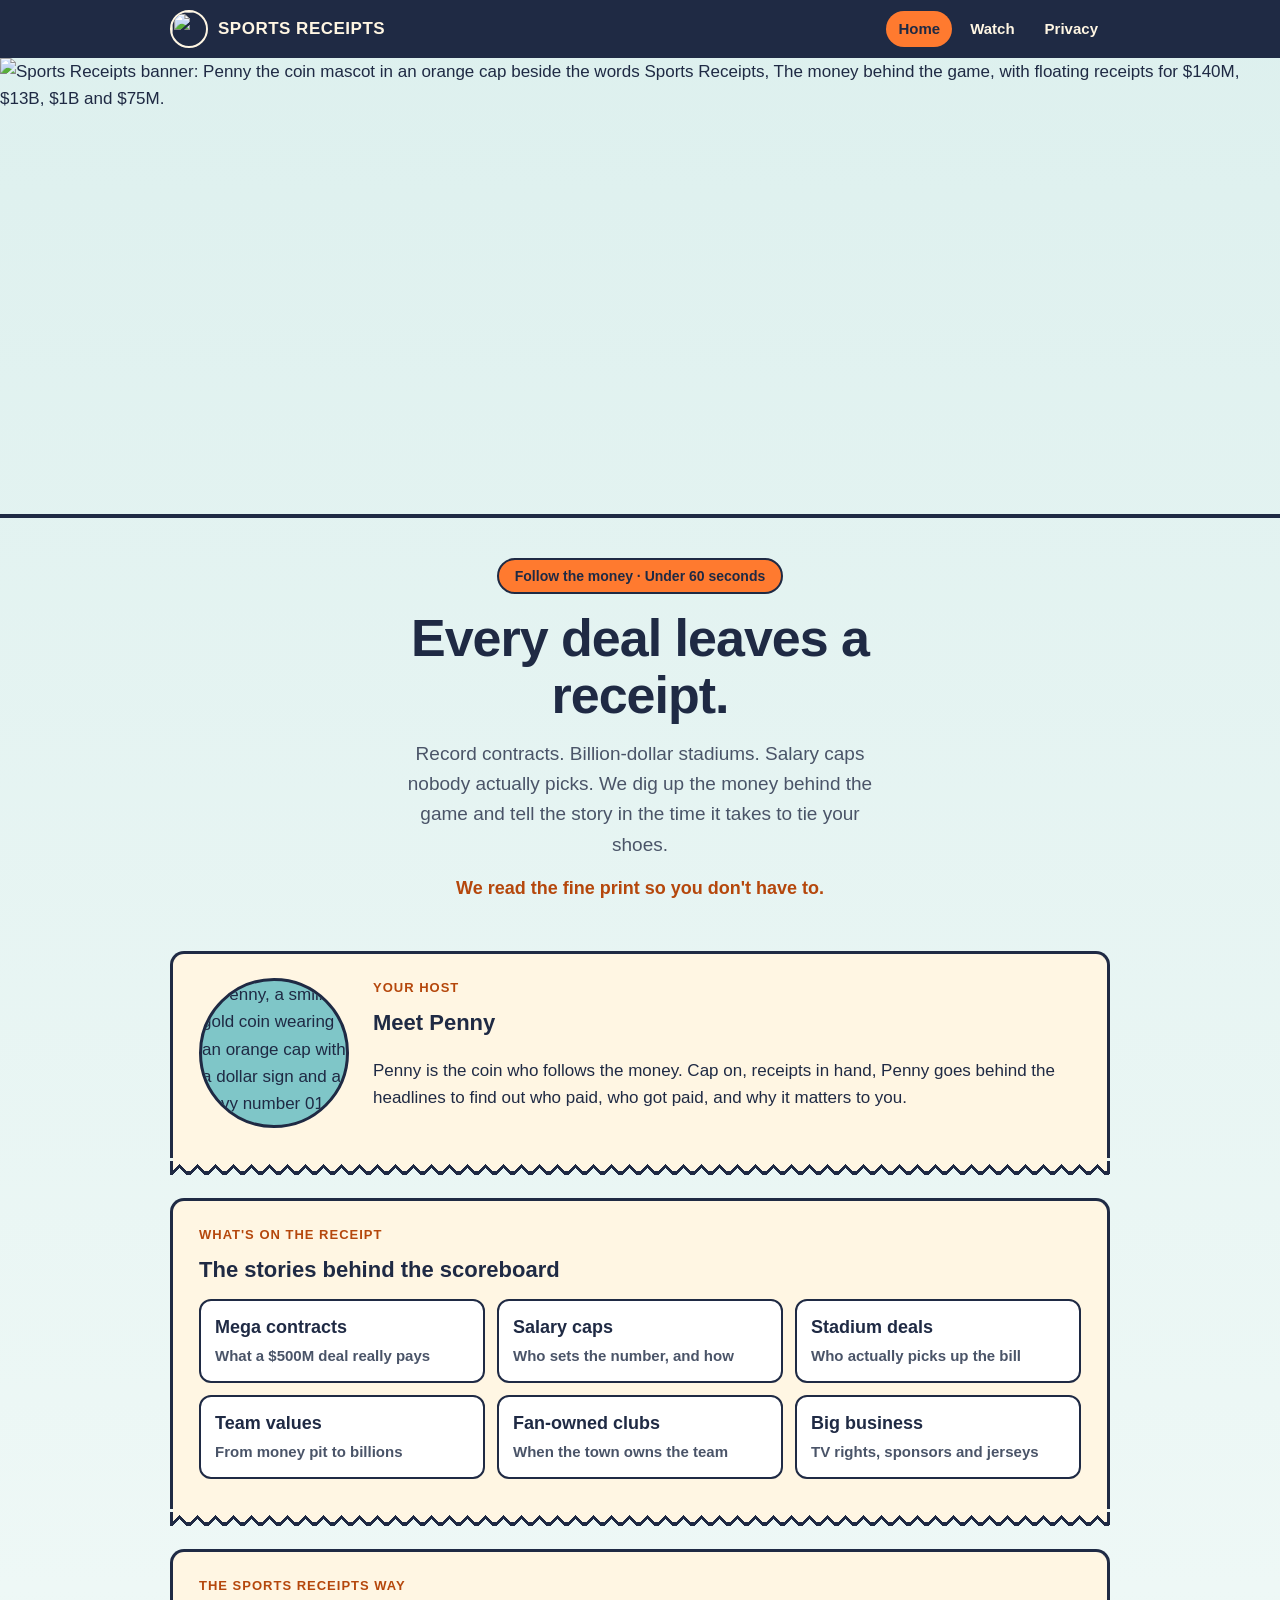
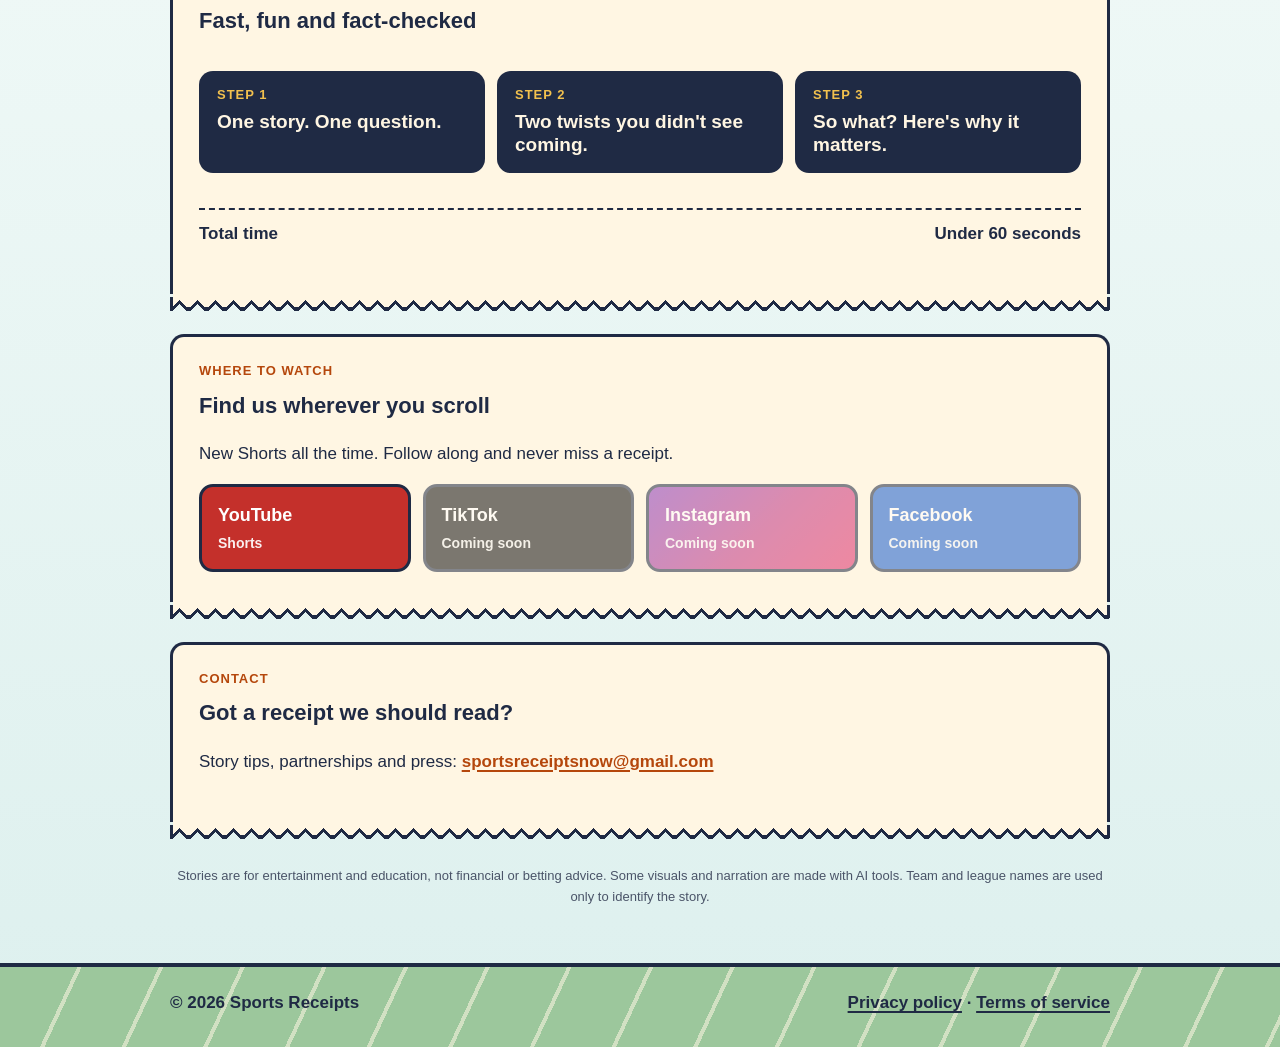
==== index.html @ 10eaafa4 "Add files via upload" ====
<!doctype html>
<html lang="en">
<head>
<meta charset="utf-8">
<meta name="viewport" content="width=device-width,initial-scale=1">
<title>Sports Receipts · The money behind the game</title>
<meta name="description" content="Every deal leaves a receipt. Short animated stories about the money behind sports.">
<meta property="og:title" content="Sports Receipts">
<meta property="og:description" content="Every deal leaves a receipt. The money behind the game in under 60 seconds.">
<meta property="og:image" content="img/share.jpg">
<meta name="theme-color" content="#1F2A44">
<link rel="icon" href="img/favicon.png" type="image/png">
<link rel="apple-touch-icon" href="img/apple-touch-icon.png">
<link rel="stylesheet" href="style.css">
</head>
<body>
<header class="top"><div class="in">
  <a class="brand" href="index.html"><img src="img/favicon.png" alt=""><span>Sports Receipts</span></a>
  <nav aria-label="Main"><a href="index.html" aria-current="page">Home</a><a href="#watch">Watch</a><a href="privacy.html">Privacy</a></nav>
</div></header>

<img class="banner" src="img/banner.jpg" alt="Sports Receipts banner: Penny the coin mascot in an orange cap beside the words Sports Receipts, The money behind the game, with floating receipts for $140M, $13B, $1B and $75M." width="1600" height="575">

<main>
  <section class="hero">
    <p class="pill">Follow the money · Under 60 seconds</p>
    <h1>Every deal leaves a receipt.</h1>
    <p class="lead">Record contracts. Billion-dollar stadiums. Salary caps nobody actually picks. We dig up the money behind the game and tell the story in the time it takes to tie your shoes.</p>
    <p class="sub2">We read the fine print so you don't have to.</p>
  </section>

  <div class="grid">
    <section class="receipt wide penny" aria-label="Meet Penny">
      <img src="img/penny.png" alt="Penny, a smiling gold coin wearing an orange cap with a dollar sign and a navy number 01 jersey" width="150" height="150">
      <div>
        <p class="tag">Your host</p>
        <h2>Meet Penny</h2>
        <p>Penny is the coin who follows the money. Cap on, receipts in hand, Penny goes behind the headlines to find out who paid, who got paid, and why it matters to you.</p>
      </div>
    </section>

    <section class="receipt wide" aria-label="What we cover">
      <p class="tag">What's on the receipt</p>
      <h2>The stories behind the scoreboard</h2>
      <ul class="topics">
        <li><b>Mega contracts</b><span>What a $500M deal really pays</span></li>
        <li><b>Salary caps</b><span>Who sets the number, and how</span></li>
        <li><b>Stadium deals</b><span>Who actually picks up the bill</span></li>
        <li><b>Team values</b><span>From money pit to billions</span></li>
        <li><b>Fan-owned clubs</b><span>When the town owns the team</span></li>
        <li><b>Big business</b><span>TV rights, sponsors and jerseys</span></li>
      </ul>
    </section>

    <section class="receipt wide" aria-label="How we tell it">
      <p class="tag">The Sports Receipts way</p>
      <h2>Fast, fun and fact-checked</h2>
      <div class="quotes">
        <p class="quote"><small>Step 1</small>One story. One question.</p>
        <p class="quote"><small>Step 2</small>Two twists you didn't see coming.</p>
        <p class="quote"><small>Step 3</small>So what? Here's why it matters.</p>
      </div>
      <p class="total"><span>Total time</span><span>Under 60 seconds</span></p>
    </section>

    <section class="receipt wide" id="watch" aria-label="Where to watch">
      <p class="tag">Where to watch</p>
      <h2>Find us wherever you scroll</h2>
      <p>New Shorts all the time. Follow along and never miss a receipt.</p>
      <div class="platforms">
        <a class="plat yt" href="https://www.youtube.com/@SportsReceipts" target="_blank" rel="noopener">YouTube<span>Shorts</span></a>
        <a class="plat tt soon" aria-disabled="true">TikTok<span>Coming soon</span></a>
        <a class="plat ig soon" aria-disabled="true">Instagram<span>Coming soon</span></a>
        <a class="plat fb soon" aria-disabled="true">Facebook<span>Coming soon</span></a>
      </div>
    </section>

    <section class="receipt wide">
      <p class="tag">Contact</p>
      <h2>Got a receipt we should read?</h2>
      <p>Story tips, partnerships and press: <a href="mailto:sportsreceiptsnow@gmail.com">sportsreceiptsnow@gmail.com</a></p>
    </section>
  </div>
  <p class="fine">Stories are for entertainment and education, not financial or betting advice. Some visuals and narration are made with AI tools. Team and league names are used only to identify the story.</p>
</main>
<footer><div class="in"><span>© 2026 Sports Receipts</span><span><a href="privacy.html">Privacy policy</a> · <a href="terms.html">Terms of service</a></span></div></footer>
</body>
</html>
---- style.css ----
/* Sports Receipts brand: navy ink, cream receipts, orange cap, gold coin, teal sky, grass green. */
:root{--navy:#1F2A44;--cream:#FFF6E3;--orange:#FF7A2F;--orange-ink:#B5470C;--gold:#F2C14E;--teal:#7FC6C8;--teal-soft:#DDF0EE;--grass:#9CC79C;--muted:#4A5468}
*{box-sizing:border-box}
html{background:var(--teal-soft)}
body{margin:0;color:var(--navy);font:17px/1.6 ui-rounded,"SF Pro Rounded",-apple-system,BlinkMacSystemFont,"Segoe UI",Roboto,Helvetica,Arial,sans-serif;
  background:linear-gradient(180deg,var(--teal-soft) 0,#EEF8F6 60%,var(--teal-soft) 100%)}
a{color:var(--orange-ink);font-weight:700;text-decoration-thickness:2px;text-underline-offset:3px}
a:hover{color:var(--navy)}
:focus-visible{outline:3px solid var(--orange);outline-offset:3px;border-radius:6px}

/* top bar */
.top{position:sticky;top:0;z-index:5;background:var(--navy);color:var(--cream)}
.top .in{max-width:980px;margin:0 auto;padding:10px 20px;display:flex;align-items:center;justify-content:space-between;gap:16px}
.brand{display:flex;align-items:center;gap:10px;color:var(--cream);text-decoration:none;font-weight:900;letter-spacing:.5px;text-transform:uppercase;font-size:17px}
.brand img{width:38px;height:38px;border-radius:50%;border:2px solid var(--cream)}
.top nav{display:flex;gap:6px}
.top nav a{color:var(--cream);text-decoration:none;font-weight:700;font-size:15px;padding:6px 12px;border-radius:999px}
.top nav a:hover,.top nav a[aria-current=page]{background:var(--orange);color:var(--navy)}

/* banner */
.banner{display:block;width:100%;height:auto;aspect-ratio:1600/575;object-fit:cover;border-bottom:4px solid var(--navy)}

main{max-width:980px;margin:0 auto;padding:0 20px 56px}

/* hero */
.hero{text-align:center;padding:40px 0 8px}
.pill{display:inline-block;background:var(--orange);color:var(--navy);font-weight:800;font-size:14px;border:2.5px solid var(--navy);border-radius:999px;padding:5px 16px;margin:0 0 16px}
h1{font-size:clamp(32px,6vw,52px);line-height:1.08;letter-spacing:-1px;margin:0 auto 16px;font-weight:900;max-width:17ch}
.lead{font-size:19px;color:var(--muted);margin:0 auto;max-width:44ch}
.chips{display:flex;flex-wrap:wrap;justify-content:center;gap:10px;margin:22px 0 0;padding:0;list-style:none}
.chips li{background:var(--cream);border:2.5px solid var(--navy);border-radius:12px;padding:6px 14px;font-weight:800;font-size:15px;margin:0;transform:rotate(-1.5deg)}
.chips li:nth-child(2){transform:rotate(1.5deg)}
.chips li b{color:var(--orange-ink)}

/* receipt cards */
.grid{display:grid;grid-template-columns:repeat(2,minmax(0,1fr));gap:22px;margin-top:40px}
.receipt{position:relative;background:var(--cream);border:3px solid var(--navy);border-bottom:0;border-radius:14px 14px 0 0;padding:24px 26px 30px;margin-bottom:18px}
.receipt::before,.receipt::after{content:"";position:absolute;left:-3px;right:-3px;height:14px;background-size:18px 14px;background-repeat:repeat-x}
.receipt::before{bottom:-17px;background-image:linear-gradient(135deg,var(--navy) 50%,transparent 50%),linear-gradient(-135deg,var(--navy) 50%,transparent 50%)}
.receipt::after{bottom:-13px;left:0;right:0;background-image:linear-gradient(135deg,var(--cream) 50%,transparent 50%),linear-gradient(-135deg,var(--cream) 50%,transparent 50%);background-position:-3px 0}
.receipt h2{font-size:22px;margin:0 0 6px;font-weight:900}
.receipt .tag{font-size:13px;font-weight:800;text-transform:uppercase;letter-spacing:1px;color:var(--orange-ink);margin:0 0 6px}
.receipt .total{display:flex;justify-content:space-between;border-top:2px dashed var(--navy);margin-top:16px;padding-top:10px;font-weight:900}
.wide{grid-column:1/-1}
ul{padding-left:22px;margin:8px 0}
li{margin:6px 0}

/* Penny */
.penny{display:grid;grid-template-columns:150px 1fr;gap:24px;align-items:center}
.penny img{width:150px;height:150px;border-radius:50%;border:3px solid var(--navy);background:var(--teal)}

/* legal pages */
.doc{max-width:760px}
.doc .head{display:flex;align-items:center;gap:16px;padding:36px 0 4px}
.doc .head img{width:64px;height:64px;border-radius:50%;border:3px solid var(--navy)}
.doc h1{font-size:clamp(30px,5vw,42px);margin:0;text-align:left;max-width:none}
.doc .sub{color:var(--muted);margin:2px 0 0;font-weight:700}
.doc .receipt{margin-top:28px}
.doc h2{font-size:20px;margin:26px 0 6px;font-weight:900}
.doc .receipt h2:first-child{margin-top:0}

/* footer, with the grass from the banner */
footer{background:var(--grass);border-top:4px solid var(--navy);
  background-image:repeating-linear-gradient(115deg,transparent 0 70px,rgba(255,246,227,.55) 70px 74px)}
footer .in{max-width:980px;margin:0 auto;padding:22px 20px 30px;display:flex;flex-wrap:wrap;justify-content:space-between;gap:10px;font-weight:700;color:var(--navy)}
footer a{color:var(--navy)}

@media (max-width:720px){
  .grid{grid-template-columns:1fr}
  .penny{grid-template-columns:1fr;text-align:center;justify-items:center}
  .brand span{display:none}
}
@media (prefers-reduced-motion:no-preference){.chips li{transition:transform .2s}.chips li:hover{transform:rotate(0) scale(1.05)}}

/* fan home page */
.hero .sub2{font-weight:800;color:var(--orange-ink);margin:14px 0 0;font-size:18px}
.topics{display:grid;grid-template-columns:repeat(3,minmax(0,1fr));gap:12px;margin:12px 0 0;padding:0;list-style:none}
.topics li{margin:0;background:#fff;border:2.5px solid var(--navy);border-radius:12px;padding:12px 14px;font-weight:700}
.topics li b{display:block;font-size:18px;font-weight:900}
.topics li span{color:var(--muted);font-size:15px;font-weight:600}
.quotes{display:grid;grid-template-columns:repeat(3,minmax(0,1fr));gap:12px;margin:14px 0 0}
.quote{background:var(--navy);color:var(--cream);border-radius:14px;padding:16px 18px;font-weight:900;font-size:19px;line-height:1.25}
.quote small{display:block;color:var(--gold);font-size:13px;letter-spacing:1px;text-transform:uppercase;margin-bottom:6px}
.platforms{display:grid;grid-template-columns:repeat(4,minmax(0,1fr));gap:12px;margin-top:14px}
.plat{display:flex;flex-direction:column;gap:2px;border:3px solid var(--navy);border-radius:14px;padding:14px 16px;text-decoration:none;color:#fff;font-weight:900;font-size:18px;transition:transform .15s}
.plat:hover{transform:translateY(-3px);color:#fff}
.plat span{font-weight:700;font-size:14px;opacity:.92}
.plat.yt{background:#C4302B}.plat.tt{background:#111}.plat.ig{background:linear-gradient(135deg,#8a3ab9,#c13584 55%,#e1306c)}.plat.fb{background:#1A5FD0}
.plat.soon{opacity:.55;pointer-events:none}
.fine{font-size:13px;color:var(--muted);text-align:center;margin:26px 0 0}
@media (max-width:720px){.topics,.quotes{grid-template-columns:1fr}.platforms{grid-template-columns:1fr 1fr}}
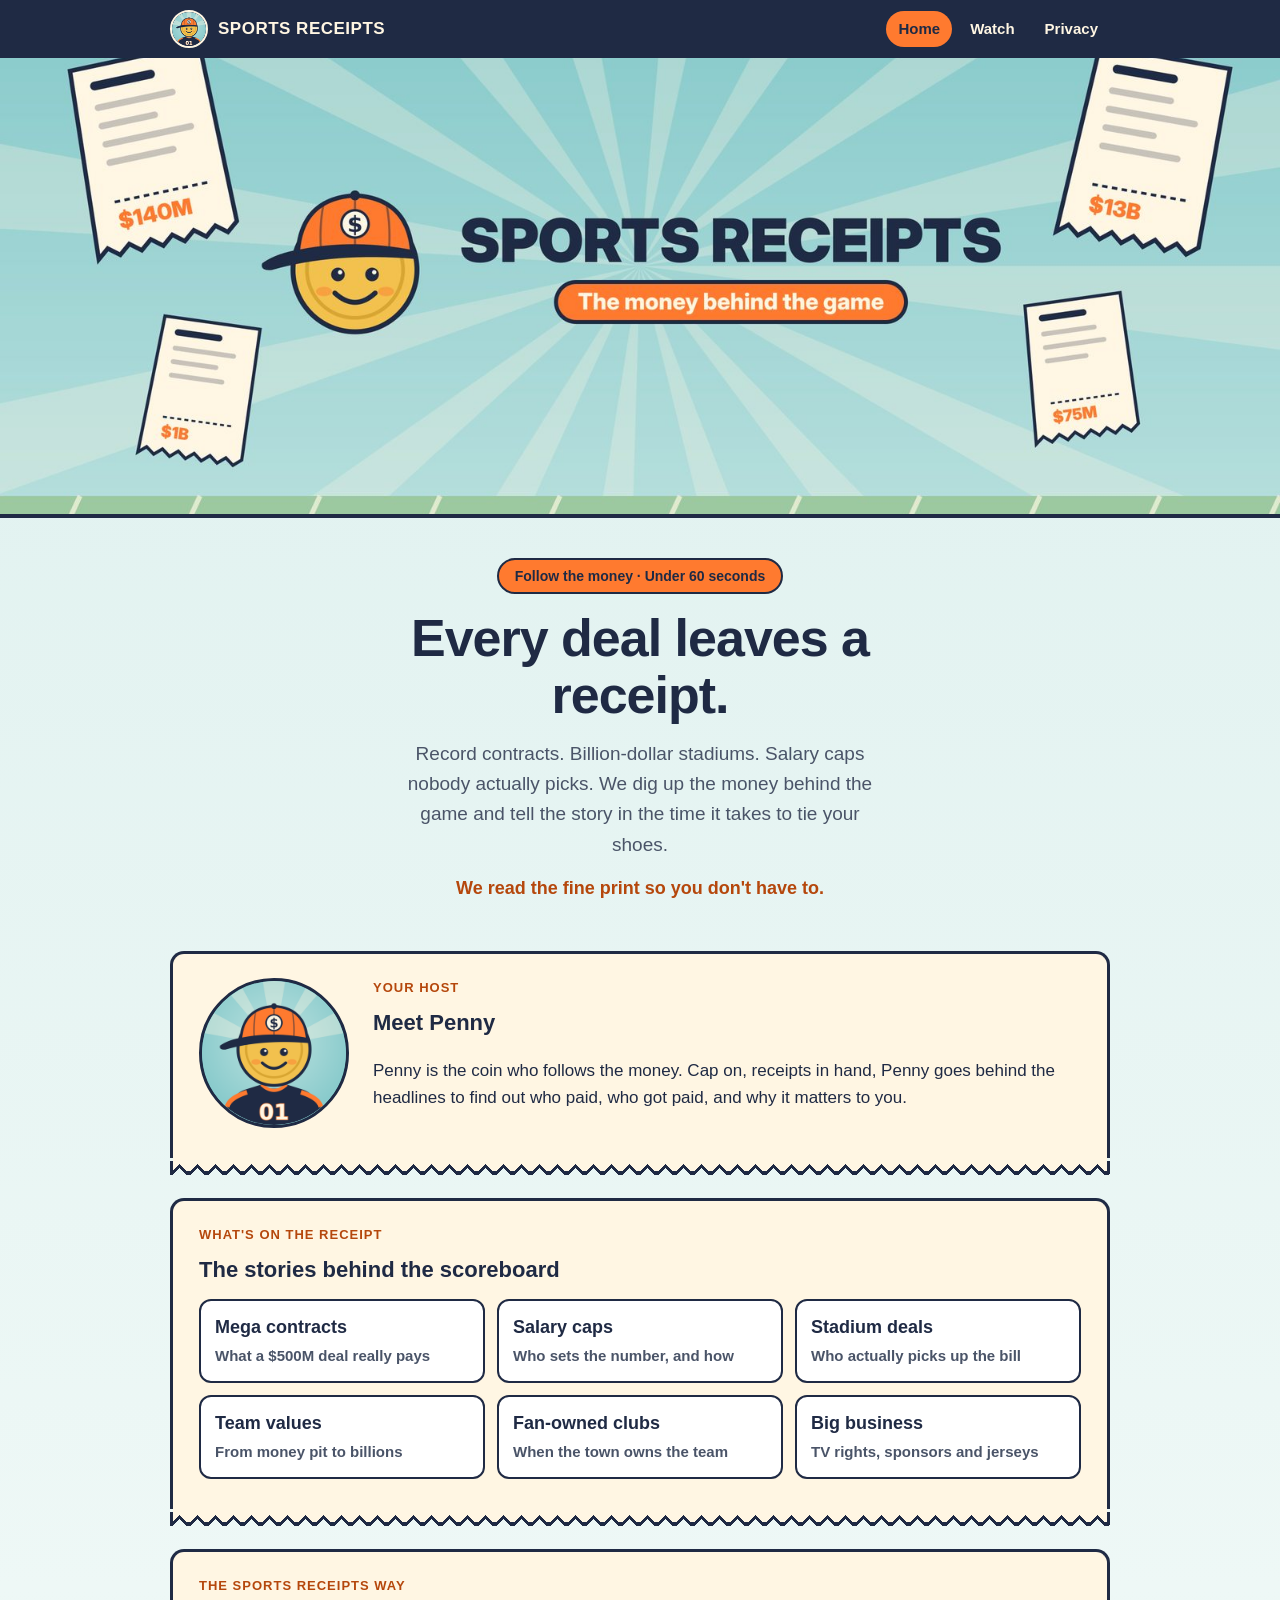
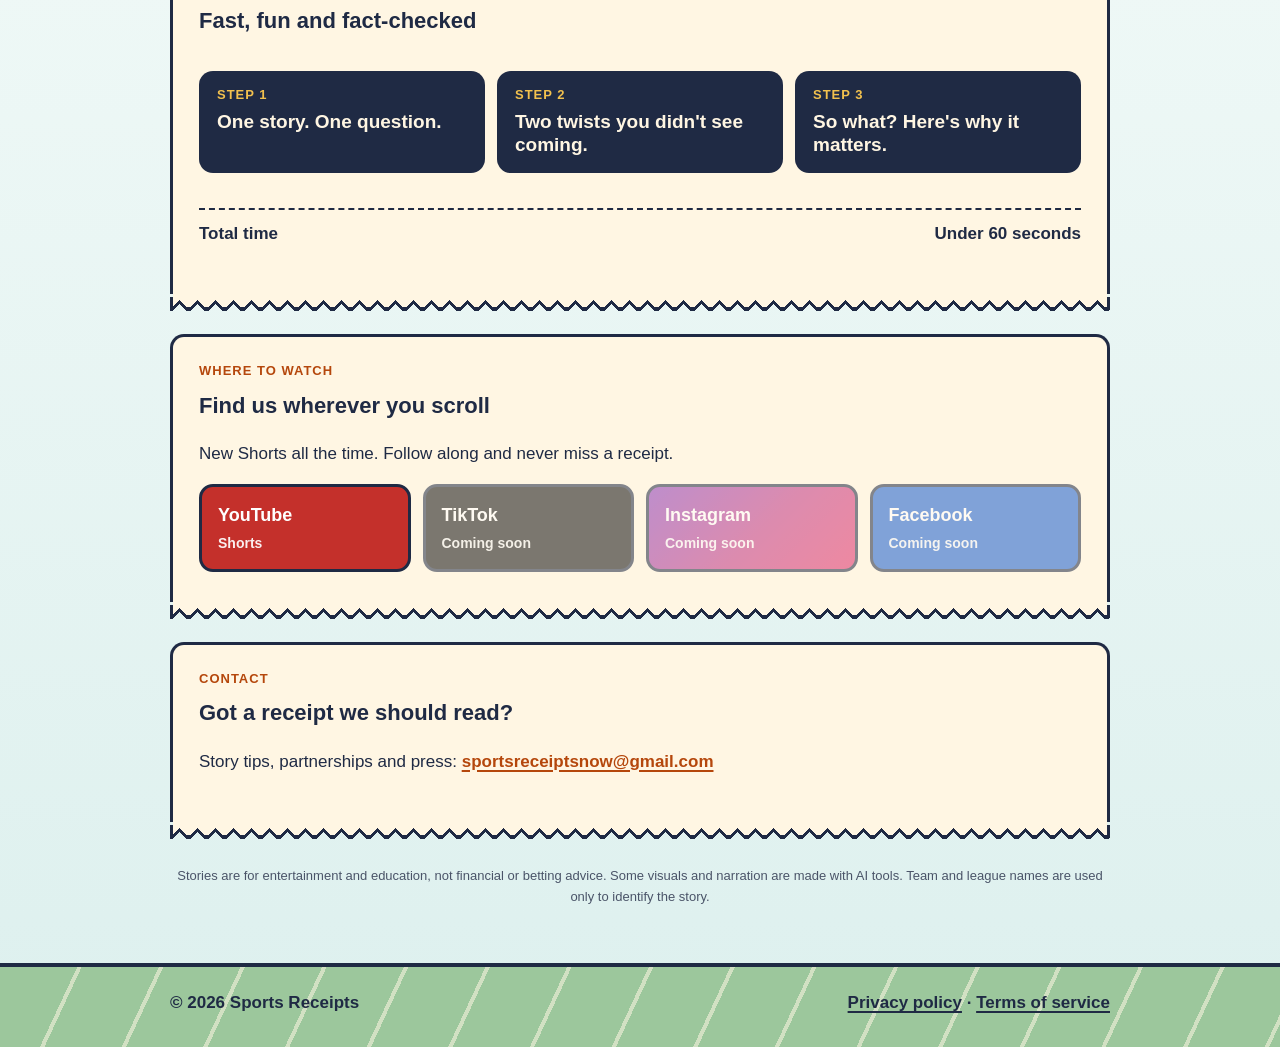
==== commit 504de235: "Add files via upload" ====
--- a/index.html
+++ b/index.html
@@ -7,19 +7,19 @@
 <meta name="description" content="Every deal leaves a receipt. Short animated stories about the money behind sports.">
 <meta property="og:title" content="Sports Receipts">
 <meta property="og:description" content="Every deal leaves a receipt. The money behind the game in under 60 seconds.">
-<meta property="og:image" content="img/share.jpg">
+<meta property="og:image" content="share.jpg">
 <meta name="theme-color" content="#1F2A44">
-<link rel="icon" href="img/favicon.png" type="image/png">
-<link rel="apple-touch-icon" href="img/apple-touch-icon.png">
+<link rel="icon" href="favicon.png" type="image/png">
+<link rel="apple-touch-icon" href="apple-touch-icon.png">
 <link rel="stylesheet" href="style.css">
 </head>
 <body>
 <header class="top"><div class="in">
-  <a class="brand" href="index.html"><img src="img/favicon.png" alt=""><span>Sports Receipts</span></a>
+  <a class="brand" href="index.html"><img src="favicon.png" alt=""><span>Sports Receipts</span></a>
   <nav aria-label="Main"><a href="index.html" aria-current="page">Home</a><a href="#watch">Watch</a><a href="privacy.html">Privacy</a></nav>
 </div></header>
 
-<img class="banner" src="img/banner.jpg" alt="Sports Receipts banner: Penny the coin mascot in an orange cap beside the words Sports Receipts, The money behind the game, with floating receipts for $140M, $13B, $1B and $75M." width="1600" height="575">
+<img class="banner" src="banner.jpg" alt="Sports Receipts banner: Penny the coin mascot in an orange cap beside the words Sports Receipts, The money behind the game, with floating receipts for $140M, $13B, $1B and $75M." width="1600" height="575">
 
 <main>
   <section class="hero">
@@ -31,7 +31,7 @@
 
   <div class="grid">
     <section class="receipt wide penny" aria-label="Meet Penny">
-      <img src="img/penny.png" alt="Penny, a smiling gold coin wearing an orange cap with a dollar sign and a navy number 01 jersey" width="150" height="150">
+      <img src="penny.png" alt="Penny, a smiling gold coin wearing an orange cap with a dollar sign and a navy number 01 jersey" width="150" height="150">
       <div>
         <p class="tag">Your host</p>
         <h2>Meet Penny</h2>
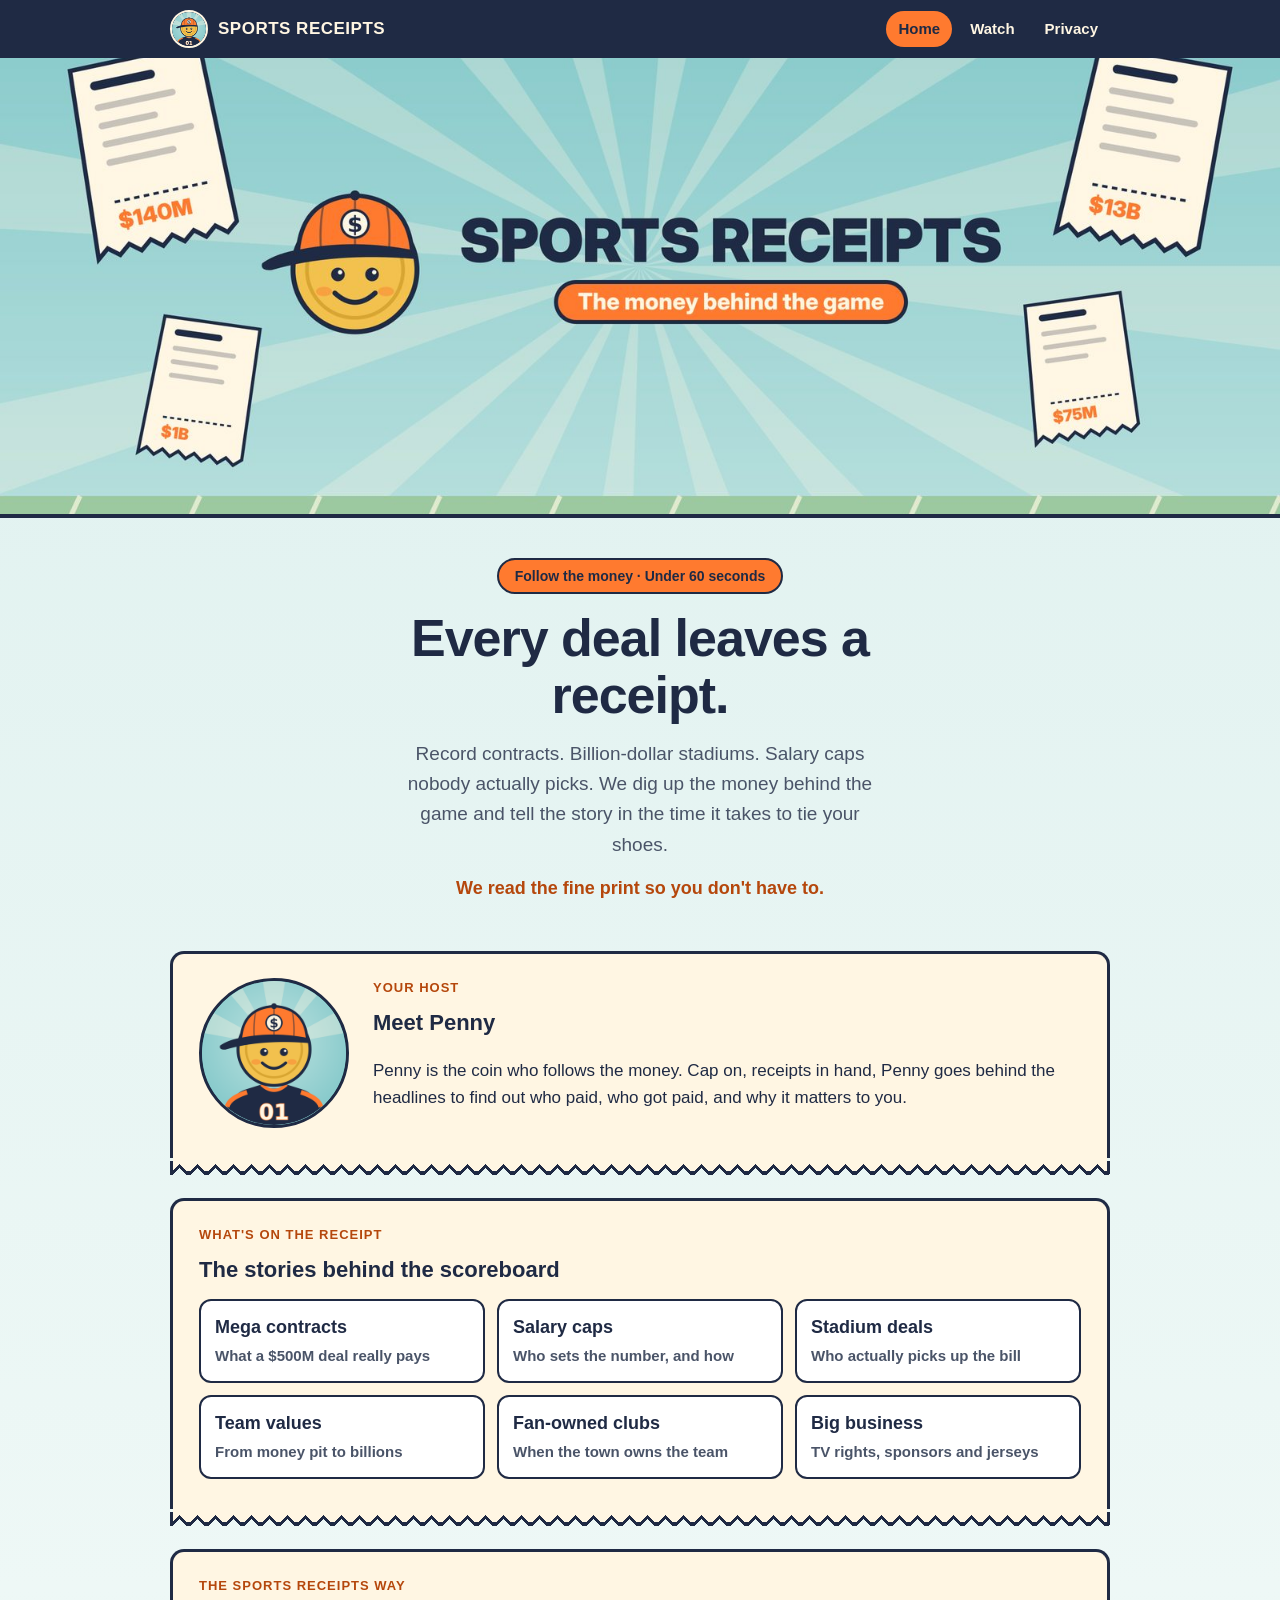
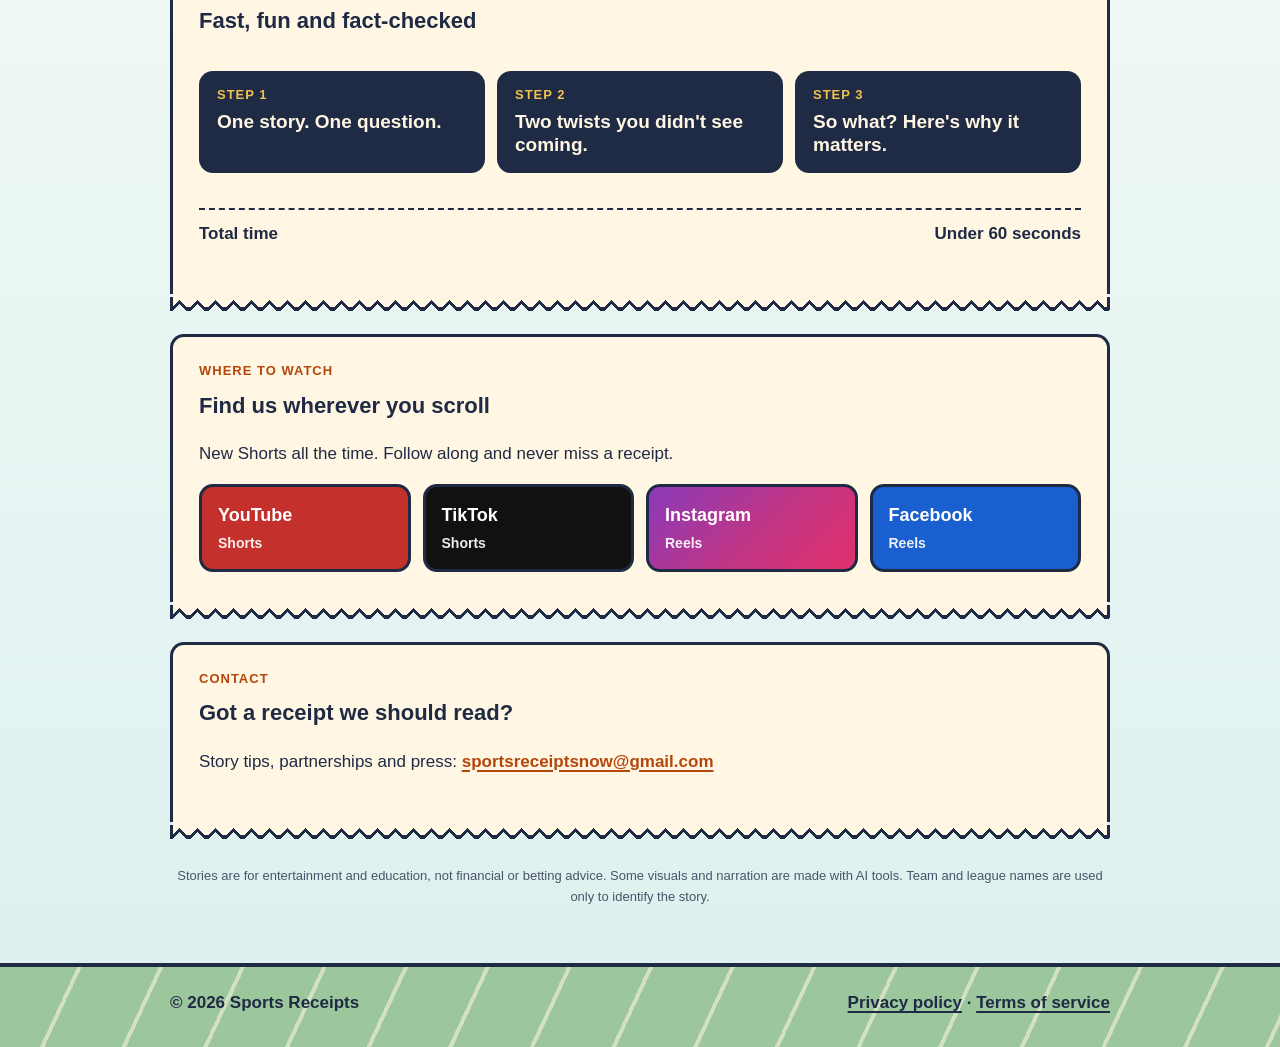
==== commit 8d36e8ae: "Add files via upload" ====
--- a/index.html
+++ b/index.html
@@ -68,10 +68,10 @@
       <h2>Find us wherever you scroll</h2>
       <p>New Shorts all the time. Follow along and never miss a receipt.</p>
       <div class="platforms">
-        <a class="plat yt" href="https://www.youtube.com/@SportsReceipts" target="_blank" rel="noopener">YouTube<span>Shorts</span></a>
-        <a class="plat tt soon" aria-disabled="true">TikTok<span>Coming soon</span></a>
-        <a class="plat ig soon" aria-disabled="true">Instagram<span>Coming soon</span></a>
-        <a class="plat fb soon" aria-disabled="true">Facebook<span>Coming soon</span></a>
+        <a class="plat yt" href="https://www.youtube.com/@SportsReceiptsHQ" target="_blank" rel="noopener">YouTube<span>Shorts</span></a>
+        <a class="plat tt" href="https://www.tiktok.com/@sportsreceiptshq" target="_blank" rel="noopener">TikTok<span>Shorts</span></a>
+        <a class="plat ig" href="https://www.instagram.com/sportsreceiptshq/" target="_blank" rel="noopener">Instagram<span>Reels</span></a>
+        <a class="plat fb" href="https://www.facebook.com/profile.php?id=61596256514518" target="_blank" rel="noopener">Facebook<span>Reels</span></a>
       </div>
     </section>
 
